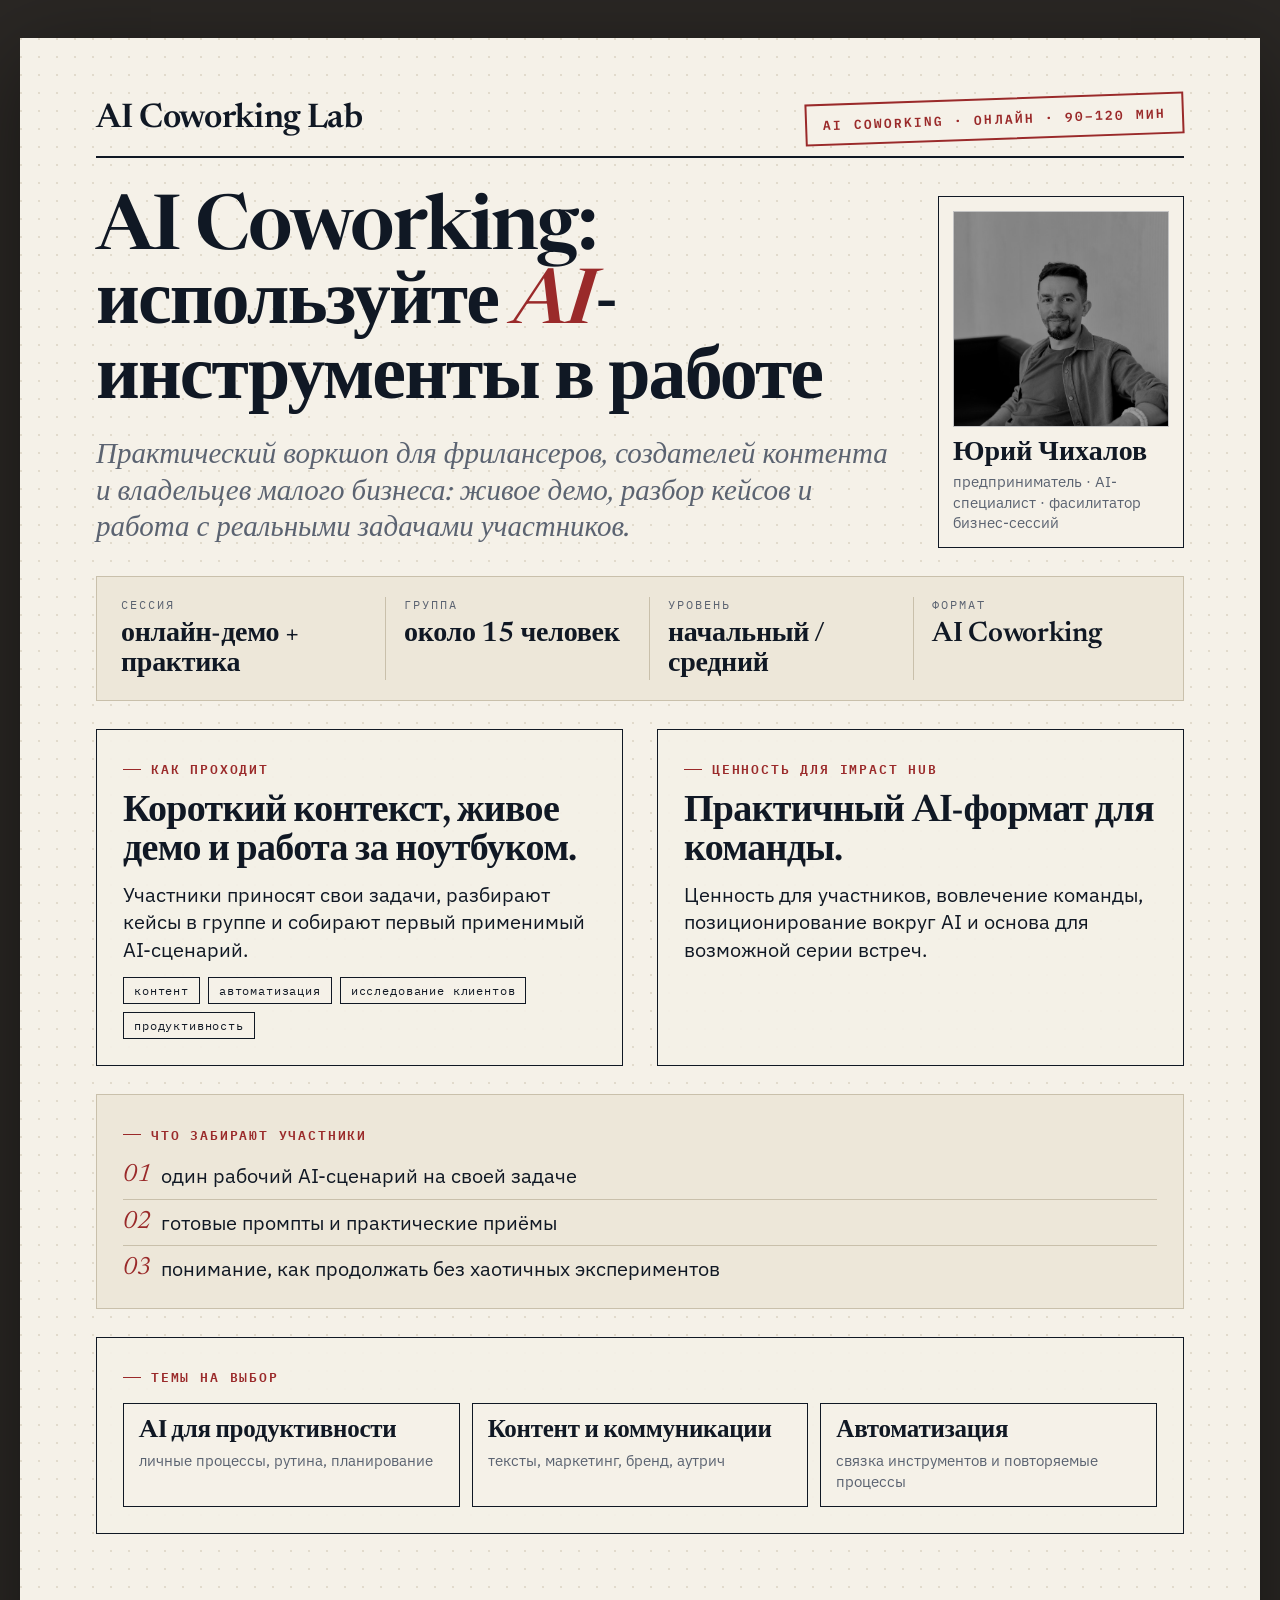
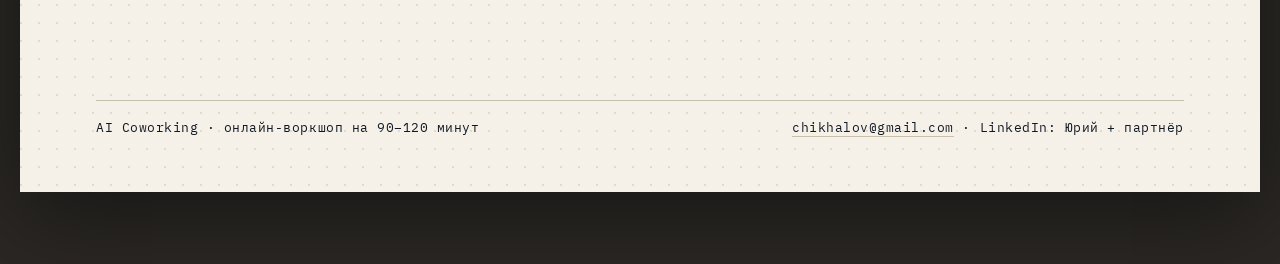
==== ai-coworking-ru/index.html @ 9913588e "Add updated AI coworking Russian page" ====
<!doctype html>
<html lang="ru">
<head>
  <meta charset="utf-8" />
  <meta name="viewport" content="width=device-width, initial-scale=1" />
  <title>AI Coworking Lab · Compact RU</title>
  <link rel="preconnect" href="https://fonts.googleapis.com">
  <link rel="preconnect" href="https://fonts.gstatic.com" crossorigin>
  <link href="https://fonts.googleapis.com/css2?family=IBM+Plex+Sans:wght@400;500;600;700&family=IBM+Plex+Mono:wght@500;600&family=Newsreader:ital,opsz,wght@0,6..72,500;0,6..72,600;1,6..72,500&display=swap" rel="stylesheet">
  <style>
    :root {
      --paper: #f5f1e8;
      --paper-dark: #ede7d9;
      --ink: #101824;
      --muted: #5b6371;
      --stamp: #9a2a2a;
      --rule: #c9c0ab;
    }

    * { box-sizing: border-box; }

    html, body {
      margin: 0;
      min-height: 100vh;
      background: #2a2724;
      color: var(--ink);
      font-family: "IBM Plex Sans", system-ui, sans-serif;
    }

    .page {
      min-height: 100vh;
      display: flex;
      justify-content: center;
      align-items: flex-start;
      padding: 38px 18px 72px;
    }

    .sheet {
      width: 1240px;
      min-height: 1754px;
      max-width: 100%;
      background:
        radial-gradient(circle at 1px 1px, rgba(201, 192, 171, .45) 1px, transparent 1.5px) 0 0 / 18px 18px,
        var(--paper);
      box-shadow: 0 22px 86px rgba(0, 0, 0, .44);
      padding: 60px 76px 54px;
      display: flex;
      flex-direction: column;
      gap: 28px;
    }

    header {
      display: flex;
      justify-content: space-between;
      align-items: center;
      gap: 20px;
      padding-bottom: 16px;
      border-bottom: 2px solid var(--ink);
    }

    .brand {
      font-family: "Newsreader", Georgia, serif;
      font-size: 34px;
      line-height: 1;
      font-weight: 600;
      letter-spacing: -.01em;
    }

    .stamp {
      border: 2px solid var(--stamp);
      color: var(--stamp);
      background: var(--paper);
      padding: 8px 16px;
      font-family: "IBM Plex Mono", monospace;
      font-size: 13px;
      font-weight: 600;
      letter-spacing: .16em;
      text-transform: uppercase;
      transform: rotate(-2deg);
      white-space: nowrap;
    }

    .hero {
      display: grid;
      grid-template-columns: 1fr 246px;
      gap: 34px;
      align-items: end;
      margin-top: 8px;
    }

    h1 {
      margin: 0;
      font-family: "Newsreader", Georgia, serif;
      font-size: 76px;
      line-height: .98;
      font-weight: 600;
      letter-spacing: -.025em;
    }

    h1 em {
      color: var(--stamp);
      font-style: italic;
    }

    .lead {
      max-width: 860px;
      margin: 22px 0 0;
      font-family: "Newsreader", Georgia, serif;
      font-size: 29px;
      line-height: 1.25;
      color: var(--muted);
      font-style: italic;
    }

    .photo-card {
      border: 1px solid var(--ink);
      background: var(--paper);
      padding: 14px;
    }

    .photo-card img {
      width: 100%;
      aspect-ratio: 1 / 1;
      object-fit: cover;
      display: block;
      filter: grayscale(1) contrast(1.04);
      border: 1px solid var(--rule);
    }

    .person {
      margin-top: 12px;
      font-size: 15px;
      line-height: 1.35;
      color: var(--muted);
    }

    .person strong {
      display: block;
      font-family: "Newsreader", Georgia, serif;
      font-size: 28px;
      line-height: 1.05;
      color: var(--ink);
      margin-bottom: 4px;
    }

    .spec {
      display: grid;
      grid-template-columns: repeat(4, 1fr);
      gap: 18px;
      padding: 20px 24px;
      background: var(--paper-dark);
      border: 1px solid var(--rule);
    }

    .spec-item {
      border-left: 1px solid var(--rule);
      padding-left: 18px;
    }

    .spec-item:first-child {
      border-left: 0;
      padding-left: 0;
    }

    .label {
      font-family: "IBM Plex Mono", monospace;
      font-size: 12px;
      color: var(--muted);
      letter-spacing: .16em;
      text-transform: uppercase;
      margin-bottom: 7px;
    }

    .value {
      font-family: "Newsreader", Georgia, serif;
      font-size: 28px;
      line-height: 1.08;
      font-weight: 600;
      letter-spacing: -.01em;
    }

    .grid {
      display: grid;
      grid-template-columns: 1fr 1fr;
      gap: 28px 34px;
    }

    .block {
      border: 1px solid var(--ink);
      background: rgba(245, 241, 232, .92);
      padding: 24px 26px 26px;
    }

    .block.tinted {
      background: var(--paper-dark);
      border-color: var(--rule);
    }

    .block.wide { grid-column: span 2; }

    .marker {
      display: inline-flex;
      align-items: center;
      gap: 10px;
      font-family: "IBM Plex Mono", monospace;
      font-size: 13px;
      color: var(--stamp);
      letter-spacing: .14em;
      text-transform: uppercase;
      font-weight: 600;
      margin-bottom: 13px;
    }

    .tinted .marker { color: var(--stamp); }

    .marker::before {
      content: "";
      width: 18px;
      height: 1px;
      background: currentColor;
    }

    h2 {
      margin: 0 0 10px;
      font-family: "Newsreader", Georgia, serif;
      font-size: 38px;
      line-height: 1.02;
      font-weight: 600;
      letter-spacing: -.018em;
    }

    p {
      margin: 0;
      font-size: 20px;
      line-height: 1.38;
    }

    .bullets {
      list-style: none;
      padding: 0;
      margin: 4px 0 0;
      display: grid;
      gap: 10px;
    }

    .bullets li {
      display: grid;
      grid-template-columns: 28px 1fr;
      gap: 10px;
      font-size: 20px;
      line-height: 1.28;
      border-bottom: 1px solid var(--rule);
      padding-bottom: 10px;
    }

    .bullets li:last-child {
      border-bottom: 0;
      padding-bottom: 0;
    }

    .num {
      font-family: "Newsreader", Georgia, serif;
      font-size: 25px;
      line-height: 1;
      color: var(--stamp);
      font-style: italic;
    }

    .topics {
      display: grid;
      grid-template-columns: repeat(3, 1fr);
      gap: 12px;
      margin-top: 2px;
    }

    .topic {
      border: 1px solid var(--ink);
      background: var(--paper);
      padding: 14px 15px;
    }

    .topic strong {
      display: block;
      font-family: "Newsreader", Georgia, serif;
      font-size: 25px;
      line-height: 1.08;
      letter-spacing: -.01em;
      margin-bottom: 5px;
    }

    .topic span {
      color: var(--muted);
      font-size: 15px;
      line-height: 1.25;
    }

    .split {
      display: grid;
      grid-template-columns: 1fr 1fr;
      gap: 28px;
    }

    .chips {
      display: flex;
      flex-wrap: wrap;
      gap: 8px;
      margin-top: 14px;
    }

    .chip {
      border: 1px solid var(--ink);
      background: var(--paper);
      padding: 5px 10px;
      font-family: "IBM Plex Mono", monospace;
      font-size: 12px;
      letter-spacing: .07em;
    }

    footer {
      margin-top: auto;
      padding-top: 18px;
      border-top: 1px solid var(--rule);
      display: flex;
      justify-content: space-between;
      gap: 22px;
      align-items: baseline;
      font-family: "IBM Plex Mono", monospace;
      font-size: 13px;
      line-height: 1.45;
      letter-spacing: .04em;
    }

    footer a {
      color: inherit;
      text-decoration: none;
      border-bottom: 1px solid var(--rule);
    }

    @media (max-width: 900px) {
      .page { padding: 18px 10px 46px; }
      .sheet { padding: 28px 20px 34px; min-height: auto; gap: 22px; }
      header, footer { flex-direction: column; align-items: flex-start; }
      .hero, .grid, .spec, .topics, .split { grid-template-columns: 1fr; }
      .block.wide { grid-column: span 1; }
      h1 { font-size: 54px; }
      .lead { font-size: 24px; }
      .photo-card { max-width: 280px; }
      .spec-item { border-left: 0; padding-left: 0; border-top: 1px solid var(--rule); padding-top: 14px; }
      .spec-item:first-child { border-top: 0; padding-top: 0; }
    }
  </style>
</head>
<body>
  <main class="page">
    <article class="sheet">
      <header>
        <div class="brand">AI Coworking Lab</div>
        <div class="stamp">AI Coworking · онлайн · 90–120 мин</div>
      </header>

      <section class="hero">
        <div>
          <h1>AI Coworking:<br>используйте <em>AI</em>-инструменты в работе</h1>
          <p class="lead">
            Практический воркшоп для фрилансеров, создателей контента и владельцев малого бизнеса: живое демо, разбор кейсов и работа с реальными задачами участников.
          </p>
        </div>
        <aside class="photo-card">
          <img src="iurii.jpg" alt="Юрий Чихалов">
          <div class="person">
            <strong>Юрий Чихалов</strong>
            предприниматель · AI-специалист · фасилитатор бизнес-сессий
          </div>
        </aside>
      </section>

      <section class="spec">
        <div class="spec-item">
          <div class="label">Сессия</div>
          <div class="value">онлайн-демо + практика</div>
        </div>
        <div class="spec-item">
          <div class="label">Группа</div>
          <div class="value">около 15 человек</div>
        </div>
        <div class="spec-item">
          <div class="label">Уровень</div>
          <div class="value">начальный / средний</div>
        </div>
        <div class="spec-item">
          <div class="label">Формат</div>
          <div class="value">AI Coworking</div>
        </div>
      </section>

      <section class="grid">
        <div class="block">
          <div class="marker">Как проходит</div>
          <h2>Короткий контекст, живое демо и работа за ноутбуком.</h2>
          <p>Участники приносят свои задачи, разбирают кейсы в группе и собирают первый применимый AI-сценарий.</p>
          <div class="chips">
            <span class="chip">контент</span>
            <span class="chip">автоматизация</span>
            <span class="chip">исследование клиентов</span>
            <span class="chip">продуктивность</span>
          </div>
        </div>

        <div class="block">
          <div class="marker">Ценность для Impact Hub</div>
          <h2>Практичный AI-формат для команды.</h2>
          <p>Ценность для участников, вовлечение команды, позиционирование вокруг AI и основа для возможной серии встреч.</p>
        </div>

        <div class="block tinted wide">
          <div class="marker">Что забирают участники</div>
          <ul class="bullets">
            <li><span class="num">01</span><span>один рабочий AI-сценарий на своей задаче</span></li>
            <li><span class="num">02</span><span>готовые промпты и практические приёмы</span></li>
            <li><span class="num">03</span><span>понимание, как продолжать без хаотичных экспериментов</span></li>
          </ul>
        </div>

        <div class="block wide">
          <div class="marker">Темы на выбор</div>
          <div class="topics">
            <div class="topic"><strong>AI для продуктивности</strong><span>личные процессы, рутина, планирование</span></div>
            <div class="topic"><strong>Контент и коммуникации</strong><span>тексты, маркетинг, бренд, аутрич</span></div>
            <div class="topic"><strong>Автоматизация</strong><span>связка инструментов и повторяемые процессы</span></div>
          </div>
        </div>

      </section>

      <footer>
        <div>AI Coworking · онлайн-воркшоп на 90–120 минут</div>
        <div><a href="mailto:chikhalov@gmail.com">chikhalov@gmail.com</a> · LinkedIn: Юрий + партнёр</div>
      </footer>
    </article>
  </main>
</body>
</html>
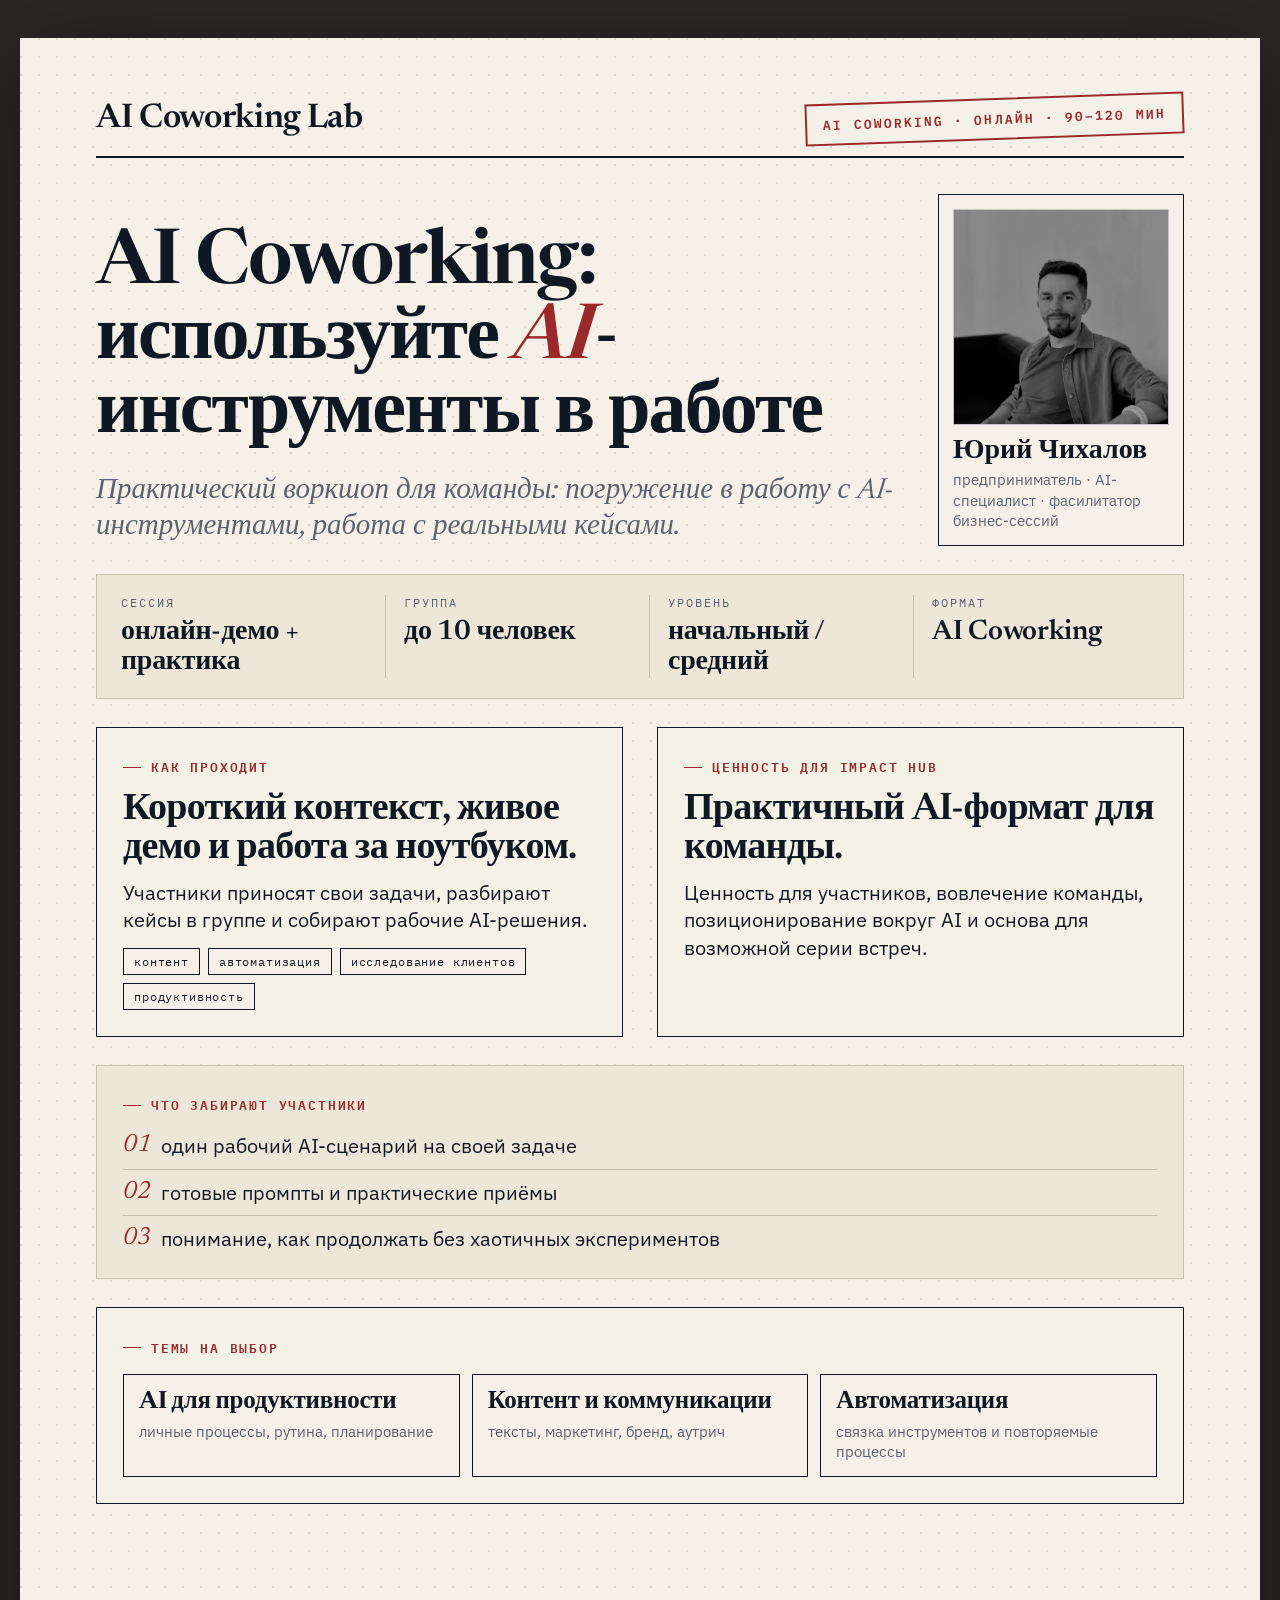
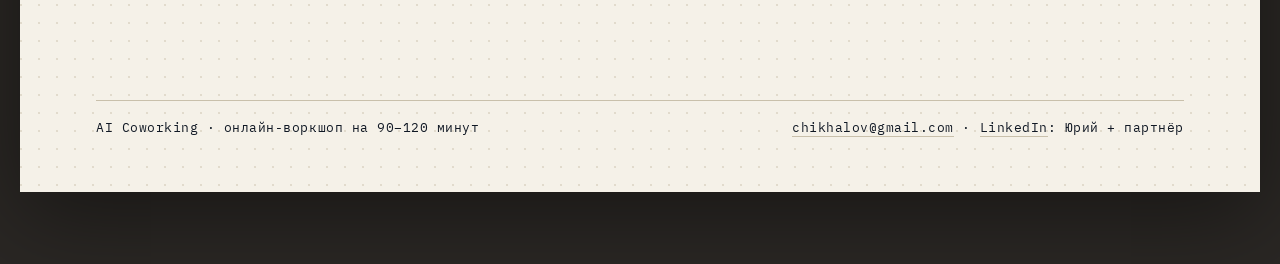
==== commit e093f0ea: "Update AI coworking workshop copy" ====
--- a/ai-coworking-ru/index.html
+++ b/ai-coworking-ru/index.html
@@ -362,7 +362,7 @@
         <div>
           <h1>AI Coworking:<br>используйте <em>AI</em>-инструменты в работе</h1>
           <p class="lead">
-            Практический воркшоп для фрилансеров, создателей контента и владельцев малого бизнеса: живое демо, разбор кейсов и работа с реальными задачами участников.
+            Практический воркшоп для команды: погружение в работу с AI-инструментами, работа с реальными кейсами.
           </p>
         </div>
         <aside class="photo-card">
@@ -381,7 +381,7 @@
         </div>
         <div class="spec-item">
           <div class="label">Группа</div>
-          <div class="value">около 15 человек</div>
+          <div class="value">до 10 человек</div>
         </div>
         <div class="spec-item">
           <div class="label">Уровень</div>
@@ -397,7 +397,7 @@
         <div class="block">
           <div class="marker">Как проходит</div>
           <h2>Короткий контекст, живое демо и работа за ноутбуком.</h2>
-          <p>Участники приносят свои задачи, разбирают кейсы в группе и собирают первый применимый AI-сценарий.</p>
+          <p>Участники приносят свои задачи, разбирают кейсы в группе и собирают рабочие AI-решения.</p>
           <div class="chips">
             <span class="chip">контент</span>
             <span class="chip">автоматизация</span>
@@ -434,7 +434,7 @@
 
       <footer>
         <div>AI Coworking · онлайн-воркшоп на 90–120 минут</div>
-        <div><a href="mailto:chikhalov@gmail.com">chikhalov@gmail.com</a> · LinkedIn: Юрий + партнёр</div>
+        <div><a href="mailto:chikhalov@gmail.com">chikhalov@gmail.com</a> · <a href="https://www.linkedin.com/in/yury-chikhalov/">LinkedIn</a>: Юрий + партнёр</div>
       </footer>
     </article>
   </main>
